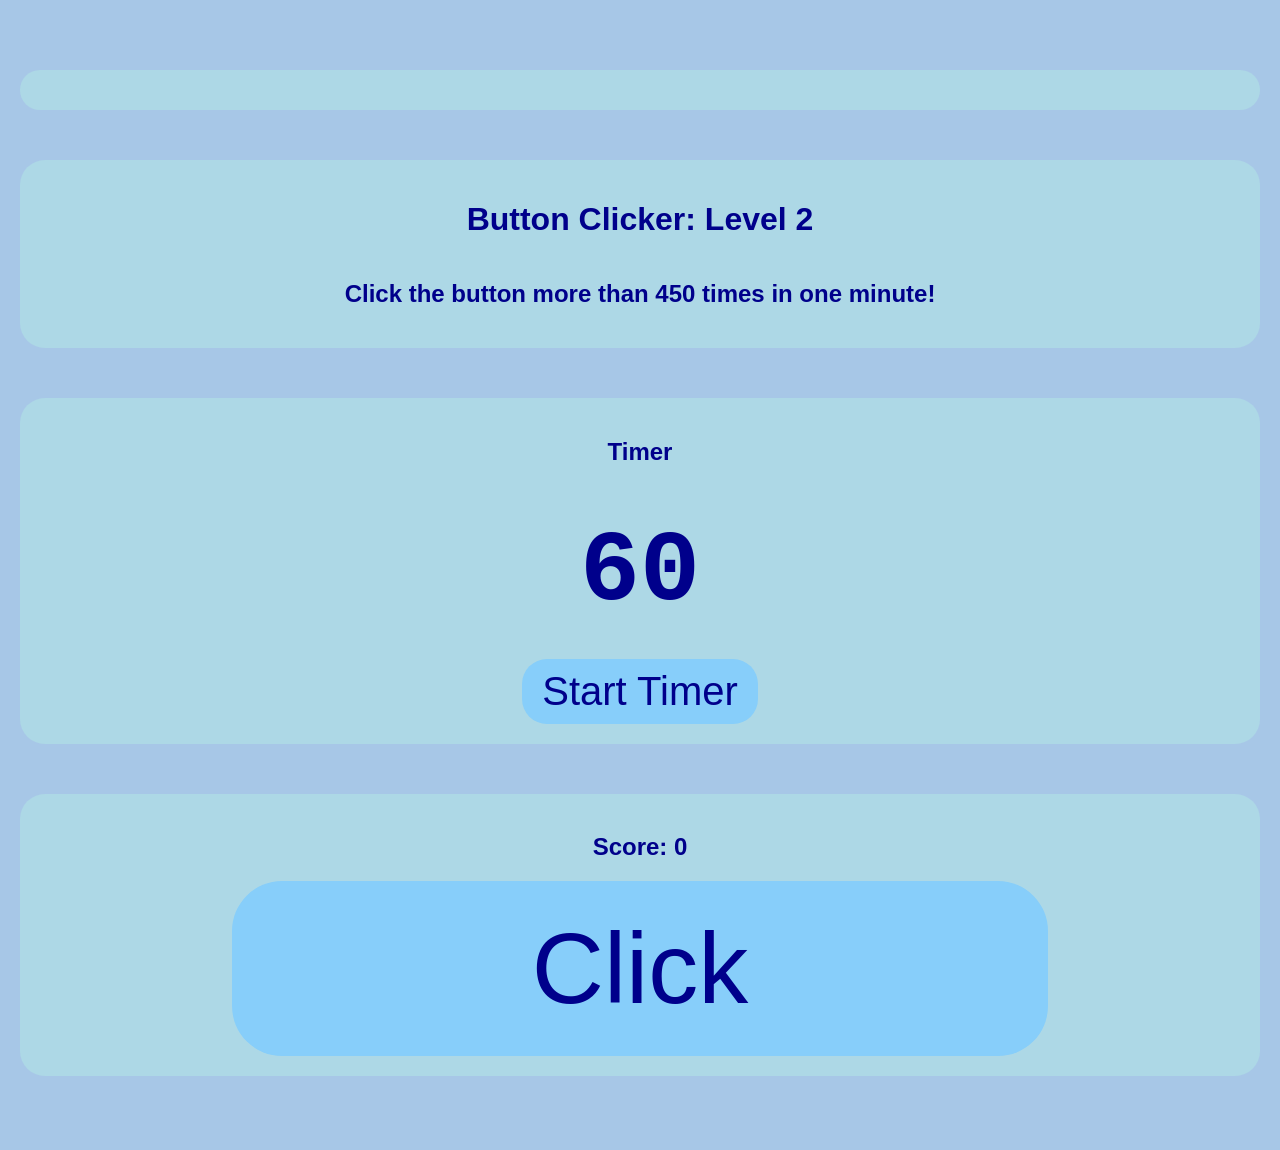
==== level2.html @ 445e1afa "Started levels system" ====
<!DOCTYPE html>
<html>
    <head>
        <link rel="stylesheet" href="style.css">
        <title>Button Clicker: Level 2</title>
    </head>
    <body>
        <div class="navbar">
            
        </div>
        <div>
            <h1>Button Clicker: Level 2</h1>
            <h2>Click the button more than 450 times in one minute!
            </h2>
        </div>
        <div>
            <h2 class="heading">Timer</h2>
            <h3 id="timer2">60</h3>
            <!--<video width="320" height="240" controls>
                <source src="Countdown.mp4.mp4" type="video/mp4">
                Your browser does not support the video type.
            </video>-->
            <button class="startTimer" id="startTimer2">Start Timer</button>
        </div>
        <div>
            <h2 class="score">Score: <span id="score2">0</span></h2>
            <button class="click" id="click2" disabled>Click</button>
            <div id="resultDiv2" class="hidden">
                <h2>Result</h2>
                <h4 id="result2"></h4>
            </div>
        </div>
        <script src="script.js"></script>
    </body>
</html>
---- style.css ----
body { 
  margin: 0;
  padding: 20px;
  color: darkblue; 
  background-color: #A7C7E7; 
  font-family: 'Segoe UI', Tahoma, Geneva, Verdana, sans-serif; 
} 

div { 
  margin: 50px auto; 
  text-align: center; 
  display: flex;
  flex-direction: column;
  align-items: center; 
  background-color: lightblue; 
  border-radius: 25px; 
  padding: 20px; 
} 

button { 
  background-color: lightskyblue; 
  color: darkblue; 
  border-radius: 25px; 
  font-size: 2.5rem; 
  padding: 30px 60px; 
  font-family: Tahoma, sans-serif; 
  border: none;
  cursor: pointer;
} 

button:hover { 
  background-color: darkblue; 
  color: white; 
} 

.startTimer { 
  padding: 10px 20px; 
} 

h3 { 
  font-size: 100px; 
  margin: 30px 0; 
  font-family: monospace; 
} 


.click {
  font-size: 100px;
  padding: 30px 300px;
  border-radius: 50px;
}

.heading {
  font: 35px;
}

.hidden {
  display: none;
}

.result {
  display: block;
  padding: 30px 100px;
  background-color: rgb(0, 213, 255);
}

h4 {
  font-size: 50px;
}
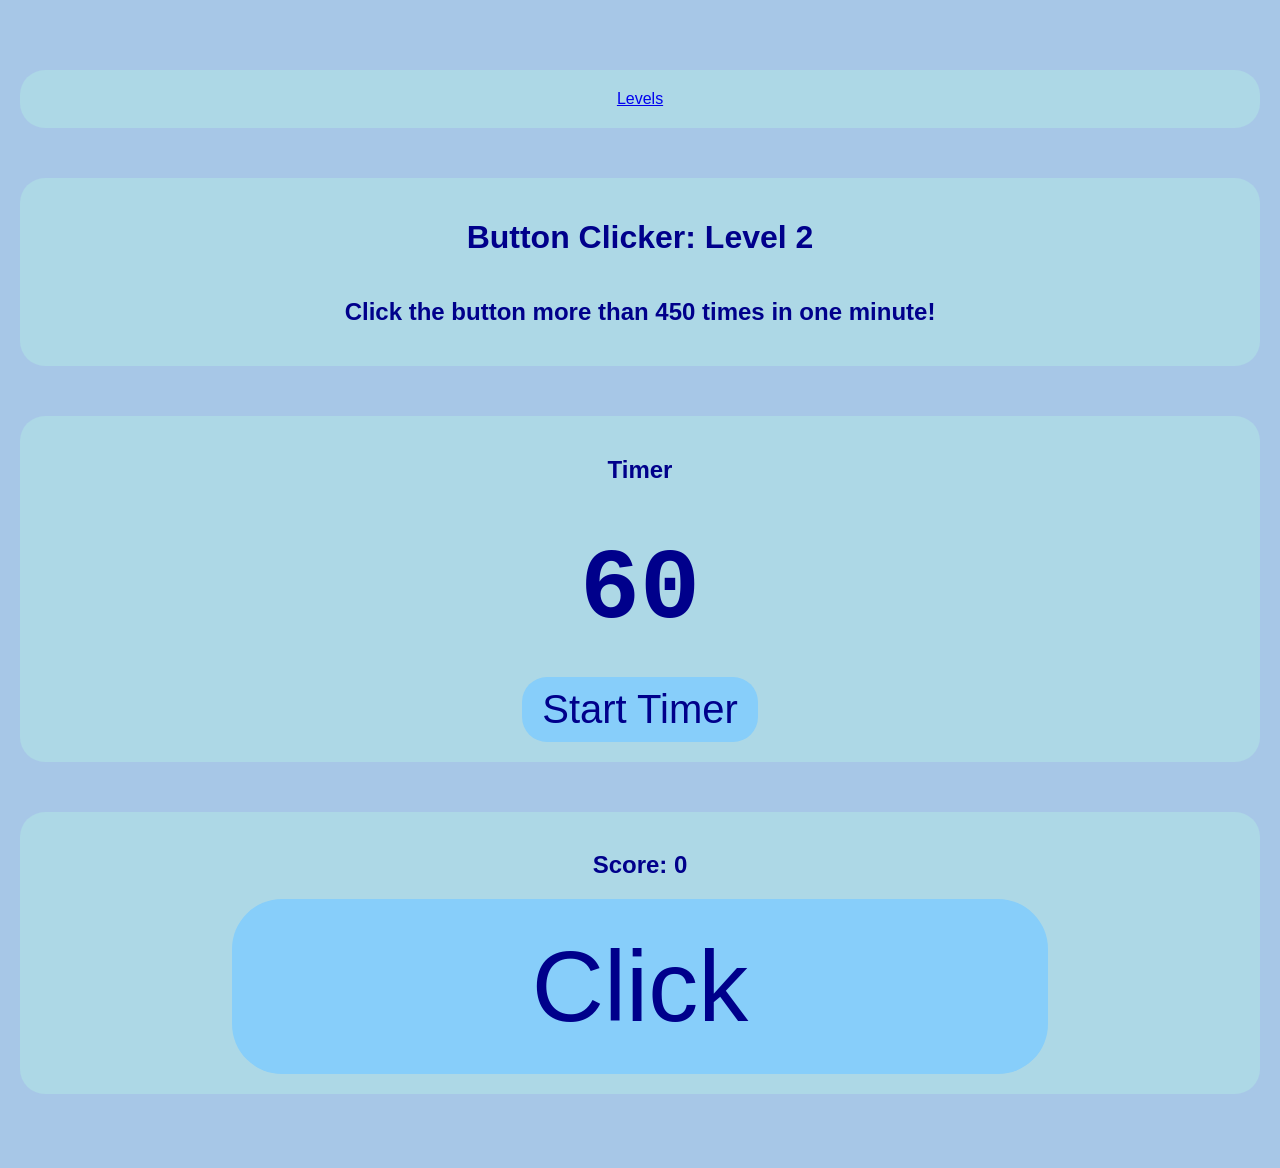
==== commit d1ef3b9b: "fixed javascript alignment and added more css, going to continue" ====
--- a/level2.html
+++ b/level2.html
@@ -6,7 +6,7 @@
     </head>
     <body>
         <div class="navbar">
-            
+            <a href="levels.html">Levels</a>
         </div>
         <div>
             <h1>Button Clicker: Level 2</h1>
--- a/style.css
+++ b/style.css
@@ -68,3 +68,10 @@
   font-size: 50px;
 }
 
+.navbar {
+  display: flex;             
+  justify-content: flex-end; 
+  width: 100%;               
+  box-sizing: border-box;
+  align-items: right;
+}
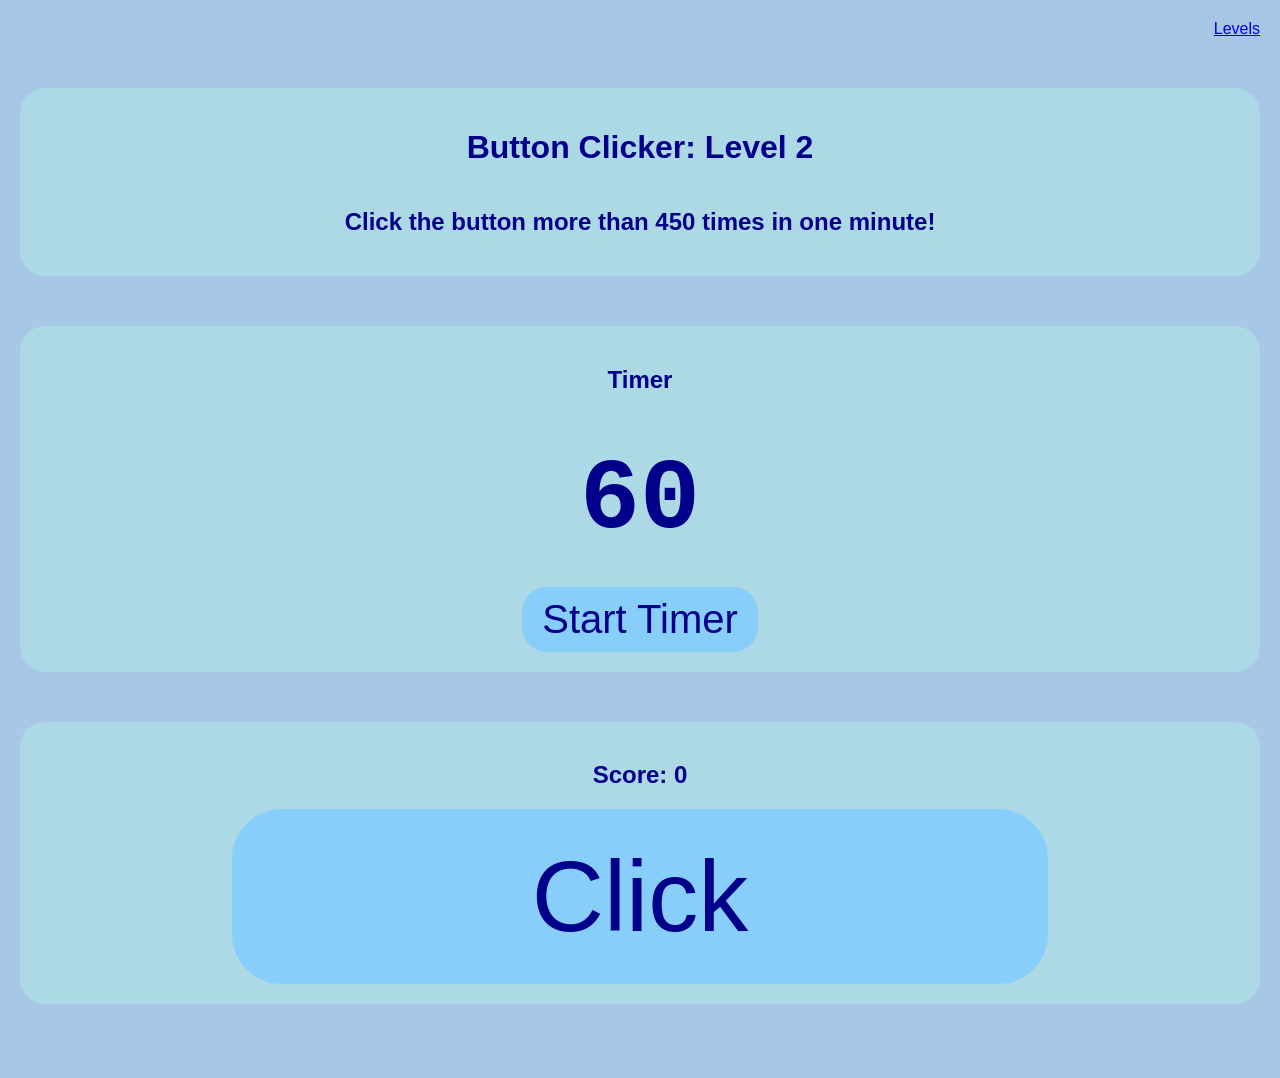
==== commit 70fc1f0a: "refined navbar (replaced div with heading, etc)" ====
--- a/level2.html
+++ b/level2.html
@@ -5,9 +5,9 @@
         <title>Button Clicker: Level 2</title>
     </head>
     <body>
-        <div class="navbar">
+        <header>
             <a href="levels.html">Levels</a>
-        </div>
+        </header>
         <div>
             <h1>Button Clicker: Level 2</h1>
             <h2>Click the button more than 450 times in one minute!
--- a/style.css
+++ b/style.css
@@ -68,10 +68,16 @@
   font-size: 50px;
 }
 
-.navbar {
-  display: flex;             
-  justify-content: flex-end; 
-  width: 100%;               
-  box-sizing: border-box;
+header {
+  vertical-align: top;
+  width: 100%;
+  text-align: right;
   align-items: right;
 }
+
+.nav {
+  background-color: lightblue;
+  border-radius: 15px;
+  padding: 5px 10px;
+  margin: 10px;
+}
